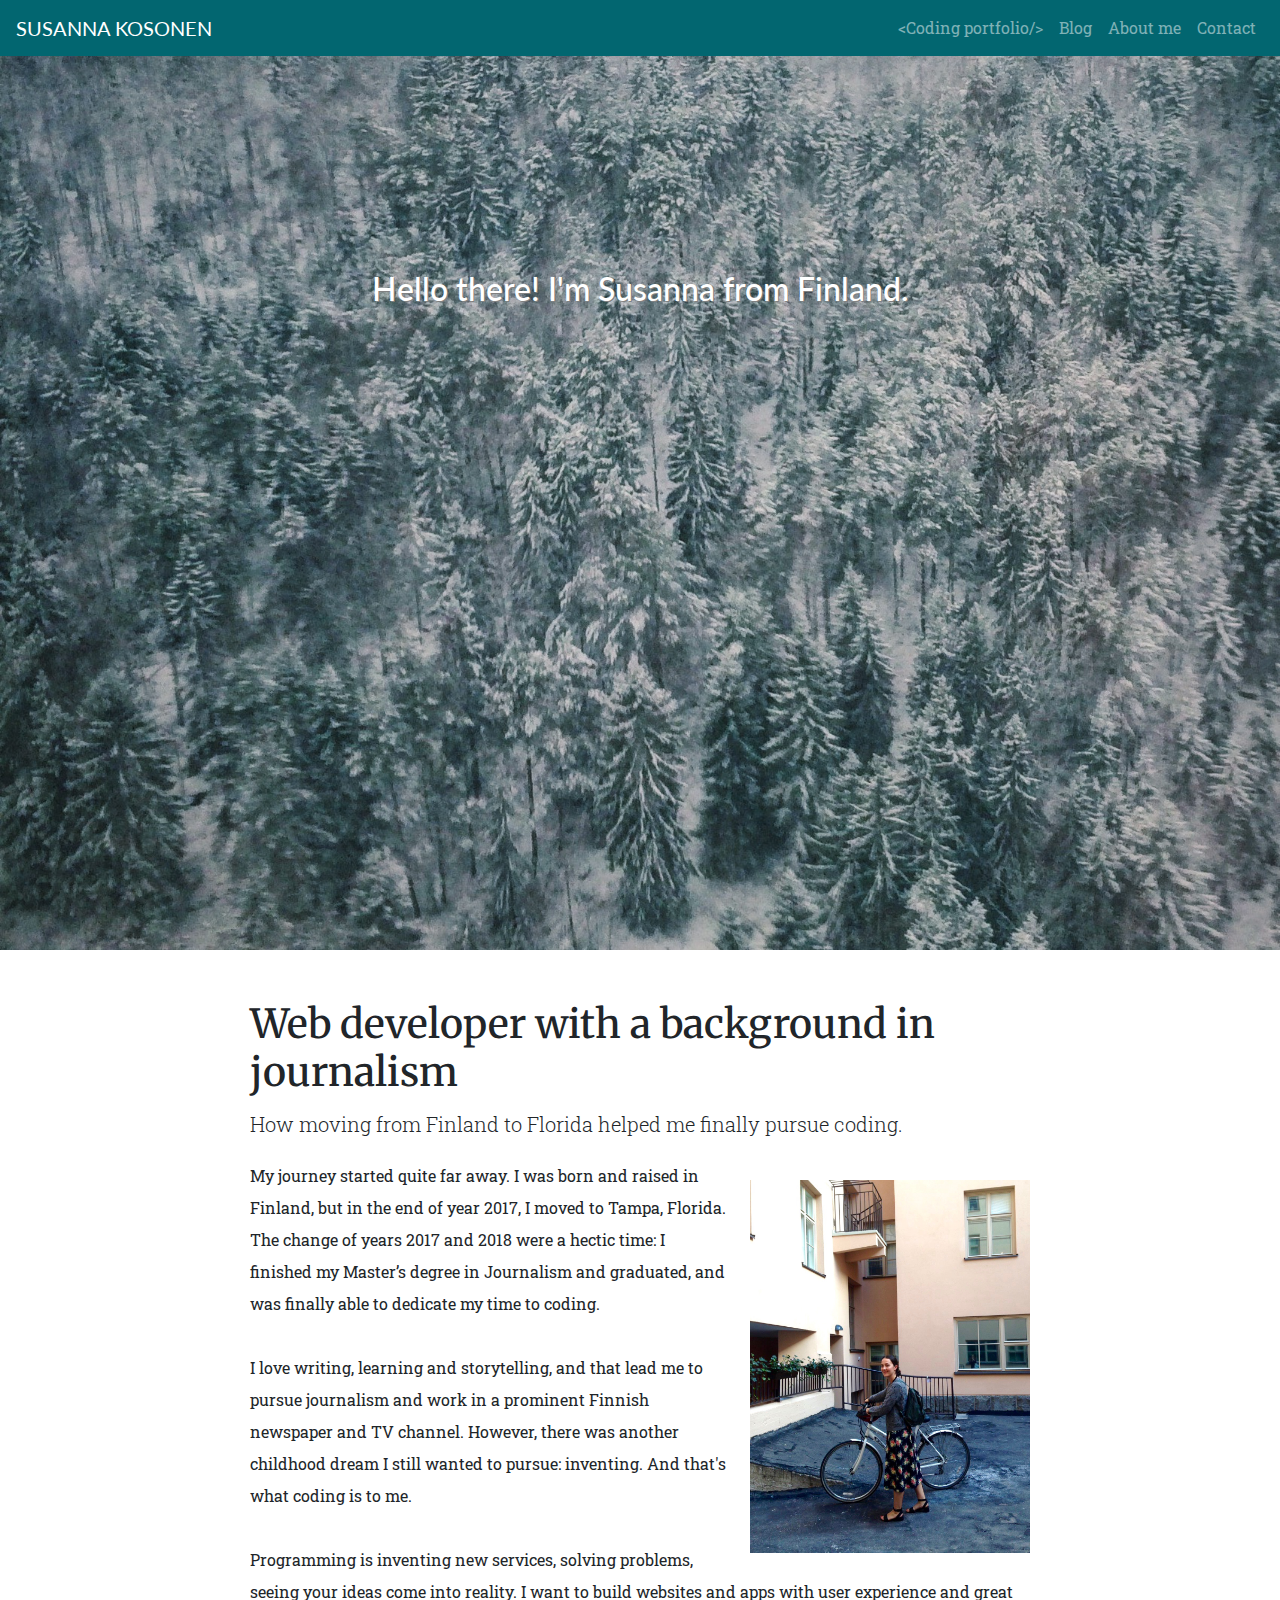
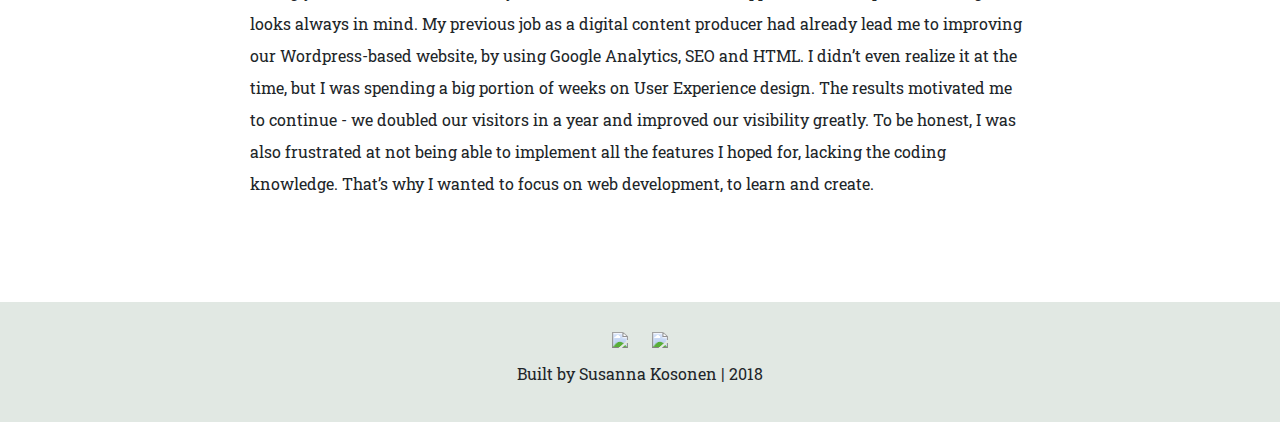
==== about.html @ 52a1afeb "Initial code and image files for website" ====
<!DOCTYPE html>
<html>
<head>
  <meta charset="utf-8">
  <meta name="viewport" content="width=device-width, initial-scale=1, shrink-to-fit=no">

  <!-- Bootstrap CSS -->
  <link rel="stylesheet" href="https://maxcdn.bootstrapcdn.com/bootstrap/4.0.0/css/bootstrap.min.css" integrity="sha384-Gn5384xqQ1aoWXA+058RXPxPg6fy4IWvTNh0E263XmFcJlSAwiGgFAW/dAiS6JXm" crossorigin="anonymous">

  <link type="text/css" rel="stylesheet" href="stylesheet.css" />
  <link href="https://fonts.googleapis.com/css?family=Roboto+Slab" rel="stylesheet">
  <link href="https://fonts.googleapis.com/css?family=Merriweather" rel="stylesheet">
  <link href="https://fonts.googleapis.com/css?family=Lato:700" rel="stylesheet">

  <title>
    About me
  </title>
</head>
<body>
  <nav class="navbar navbar-expand-md navbar-dark">
    <a class="navbar-brand" href="index.html">Susanna Kosonen</a>
    <button class="navbar-toggler" type="button" data-toggle="collapse" data-target="#collapsibleNavbar">
      <span class="navbar-toggler-icon"></span>
    </button>
    <div class="collapse navbar-collapse" id="collapsibleNavbar">
      <ul class="navbar-nav">
        <li class="nav-item">
          <a class="nav-link" href="coding.html">&ltCoding portfolio/&gt</a>
        </li>
        <li class="nav-item">
          <a class="nav-link" href="blog.html">Blog</a>
        </li>
        <li class="nav-item">
          <a class="nav-link" href="about.html">About me</a>
        </li>
        <li class="nav-item">
          <a class="nav-link" href="contact-form/contact.html">Contact</a>
        </li>
      </ul>
    </div>
  </nav>

  <div class="all">
    <div class="bg-about">
      <div class="header-text-container">
        <h1>Hello there! I'm Susanna from Finland.</h1>
      </div>
    </div>
    <div class="container">
      <h1>Web developer with a background in journalism</h1>
      <p class="lead">How moving from Finland to Florida helped me finally pursue coding.</p>
      <img class="img-medium" src="images/mina-pyora2.jpg" alt="Me and my bicycle in Helsinki, 2017. Picture by Roosa Murto."/>

      <p>My journey started quite far away. I was born and raised in Finland, but in the end of year 2017, I moved to Tampa, Florida. The change of years 2017 and 2018 were a hectic time: I finished my Master’s degree in Journalism and graduated, and was finally able to dedicate my time to coding.</p>
      <p>I love writing, learning and storytelling, and that lead me to pursue journalism and work in a prominent Finnish newspaper and TV channel. However, there was another childhood dream I still wanted to pursue: inventing. And that's what coding is to me.</p>

      <p>Programming is inventing new services, solving problems, seeing your ideas come into reality. I want to build websites and apps with user experience and great looks always in mind. My previous job as a digital content producer had already lead me to improving our Wordpress-based website, by using Google Analytics, SEO and HTML. I didn’t even realize it at the time, but I was spending a big portion of weeks on User Experience design. The results motivated me to continue - we doubled our visitors in a year and improved our visibility greatly. To be honest, I was also frustrated at not being able to implement all the features I hoped for, lacking the coding knowledge. That’s why I wanted to focus on web development, to learn and create.</p>

    </div>
    <footer>
      <img class="icon" src="https://cdn1.iconfinder.com/data/icons/logotypes/32/square-linkedin-512.png"/>
      <img class="icon" src="https://image.flaticon.com/icons/svg/25/25231.svg"/>
      <p>Built by Susanna Kosonen | 2018</p>
    </footer>
  </div>
  <!--Bootstrap and flexbox-->
  <script src="https://code.jquery.com/jquery-3.2.1.slim.min.js" integrity="sha384-KJ3o2DKtIkvYIK3UENzmM7KCkRr/rE9/Qpg6aAZGJwFDMVNA/GpGFF93hXpG5KkN" crossorigin="anonymous"></script>
<script src="https://cdnjs.cloudflare.com/ajax/libs/popper.js/1.12.9/umd/popper.min.js" integrity="sha384-ApNbgh9B+Y1QKtv3Rn7W3mgPxhU9K/ScQsAP7hUibX39j7fakFPskvXusvfa0b4Q" crossorigin="anonymous"></script>
<script src="https://maxcdn.bootstrapcdn.com/bootstrap/4.0.0/js/bootstrap.min.js" integrity="sha384-JZR6Spejh4U02d8jOt6vLEHfe/JQGiRRSQQxSfFWpi1MquVdAyjUar5+76PVCmYl" crossorigin="anonymous"></script>
</body>
</html>
---- stylesheet.css ----
/*Import for flexbox to work*/
@import "compass/css3";

body {
  font-family: 'Roboto slab', sans-serif;
  box-sizing: border-box;
  padding: 0;
  margin: 0;
}

body, html, .all {
  height: 100%;
}

p {
  size: 14px;
  font-family: 'Roboto slab', sans-serif;
  line-height: 2em;
  padding-bottom: 1em;
  padding-top: 0;
}

.lead {
  padding-bottom: 0;
}


h1, h2 {
  font-family: "Merriweather", serif;
}

span {
  background-color: yellow;
}

p a {
  text-decoration-color: black;
  background-color: #42f48f;
  color: black;
  text-decoration: underline;
}
 ul {
  list-style-type: none;
 }

 .all {
   margin-top: 50px;
 }

nav a:hover {
  color: #42f48f;
}

.container {
  padding: 50px;
  max-width: 880px;
  overflow: hidden;
}
.contact-container {
  overflow: auto;
}

.navbar {
  position: fixed;
  top: 0;
  width: 100%;
  z-index: 2;
  background-color: #026670; /old one *#42f48f*/
}

.collapse {
  justify-content: flex-end;
}

.navbar-brand {
  font-family: "Lato", sans-serif;
  text-transform: uppercase;
}

/*Make elements responsive*/
@media all and (max-width: 800px) {

}

@media all and (max-width: 605px) {
  .navbar {
    position: fixed;
    width: 100%;
    z-index: 1;
  }

  .nav-link {
    text-align: center;
    padding: 10px;
  }

  .bg-index a img {
    display: none;
  }
  .btn-group {
    display: inline-grid;
  }

  .blog-row {
    clear:both;
    width:100%;
  }

  #right {
    display: none;
  }
}
/*.coding-container {
  padding-top: 50px;
  text-align: center;
}

.coding-container row {
  text-align: center;
}*/

.coding-container .col-sm {
  border: 2px solid white;
  background-color: #f4f6f7;
  border-radius: 5px;
  text-align: center;
}

.col-sm img {
  border-radius: 100%;
  /*border: 2px solid #42f48f;*/
  margin: 1em;
  width: 150px;
}

.col-sm a img:hover {
  box-shadow: 2px 2px grey;
  width: 152px;
  /*border: 4px solid #42f48f;*/
}

.col-sm {
  text-align: center;
}

.col-sm img {
  width: 150px;
  border-radius: 100%;
}

.col-sm a {
  text-decoration: none;
  color: black;
}

.col-sm-4 img {
  width: 100%;
  margin-bottom: 10px;
}

#frontpage-text {
  padding-top: 60px;
  margin-left: 20%;
  margin-right: 20%;
}

.header-text-container {
  position: absolute;
  /*background-color: rgba(0,0,10,0.4);*/
  /*border: 1px solid white;*/
  padding: 20px;
  top: 250px;
  left: 20%;
  right: 20%;

}
.bg-index {
  text-align: center;
}

.bg-index h1 {
  font-size: 36px;
  font-family: "Lato", sans-serif;
  text-transform: uppercase;
  color: white;
  text-align: center;
  font-weight: 900;

}

.bg-about h1 {
  font-size: 32px;
  font-family: "Lato", sans-serif;
  color: white;
  text-shadow: 1px 1px grey;
  text-align: center;
  margin-bottom: 0;
  padding-bottom: 0;
}

.bg-index a img {
  position: absolute;
  width: 50px;
  bottom: 15px;
  right: 50%;
  text-decoration: none;
  background-color: none;
}

.bg-index a img:hover {
  width: 52px;
  bottom: 16px;
}

.bg-index a {
  margin: 5px;
  align-items: center;
}

/*Blog page styling*/
.jumbotron {
  background-color: black;
}

.jumbotron h1, .jumbotron p {
  color: #42f48f;
  font-family: "Roboto slab", sans-serif;
  text-align: center;
}

.blog-row {
  border-bottom: 1px solid lightgrey;
}

a {
  text-decoration: none;
  color: black;
}

#content {
  display: block;
  float: left;
  margin-bottom: 20px;
}

#right {
  float: right;
  padding: 20px;
  width: 250px;
  background-color: #efefef;
  text-align: center;
}


/*IMAGES*/
.img {
  width: 100%;
  margin-bottom: 10px;
}

.img-medium {
  width: 300px;
  float: right;
  padding: 20px 0px 20px 20px;
}

.img-thumb {
  width: 150px;
  margin: 20px;
  border-radius: 100%;
}

.img-left-round {
  width: 250px;
  margin: 10px;
  border-radius: 100%;
  float: left;
}

.img-blog {
  margin: 5px;
}

.icon {
  width: 40px;
  margin: 10px;
}

.icon-big {
  height: 100px;
  margin: 10px;
  display: inline-block;
}

.bg-about {
    /* The image used */
    background-image: url("images/frozen-forest.jpg");
    /* Half height */
    height: 100%;
    /* Center and scale the image nicely */
    background-position: center;
    background-repeat: no-repeat;
    background-size: cover;
    background-attachment: fixed;

}

.bg-contact {
  background-image: url("https://nationalgriefawarenessday.com/wp-content/uploads/2018/01/crumpled-paper-texture-crumpled-paper-texture-delightful-design-ideas1.jpg");

  height: 100%;
  /* Center and scale the image nicely */
  background-position: center;
  background-repeat: no-repeat;
  background-size: cover;
  background-attachment: fixed;
}
}

.bg-blog {
  background-image: url("https://nationalgriefawarenessday.com/wp-content/uploads/2018/01/crumpled-paper-texture-crumpled-paper-texture-delightful-design-ideas1.jpg");

  height: 100%;
  /* Center and scale the image nicely */
  background-position: center;
  background-repeat: no-repeat;
  background-size: cover;
  background-attachment: fixed;
}

.bg-index {

  background-image: url("images/beach-horizon-crop.jpg");
  height: 100%;
  background-position: center;
  background-repeat: no-repeat;
  background-size: cover;
  background-attachment: fixed;
}

#form_name, #form_lastname, #form_email, #form_phone, #form_message {
  border: 2px solid grey;
  border-radius: 0px;
}
#form_message:focus {
  border-color: #42f48f;
  outline: none;
}
.btn {
  border-radius: 0;
  /*Can't remember why this was here: margin-right: 50%;*/
}

footer {
  background-color: #e1e8e3;
  width: 100%;
  height: 120px;
  padding: 20px;
  margin: 20px 0px 0px 0px;
  text-align: center;
}
footer p {
  padding: 0;
  margin: 0;
}
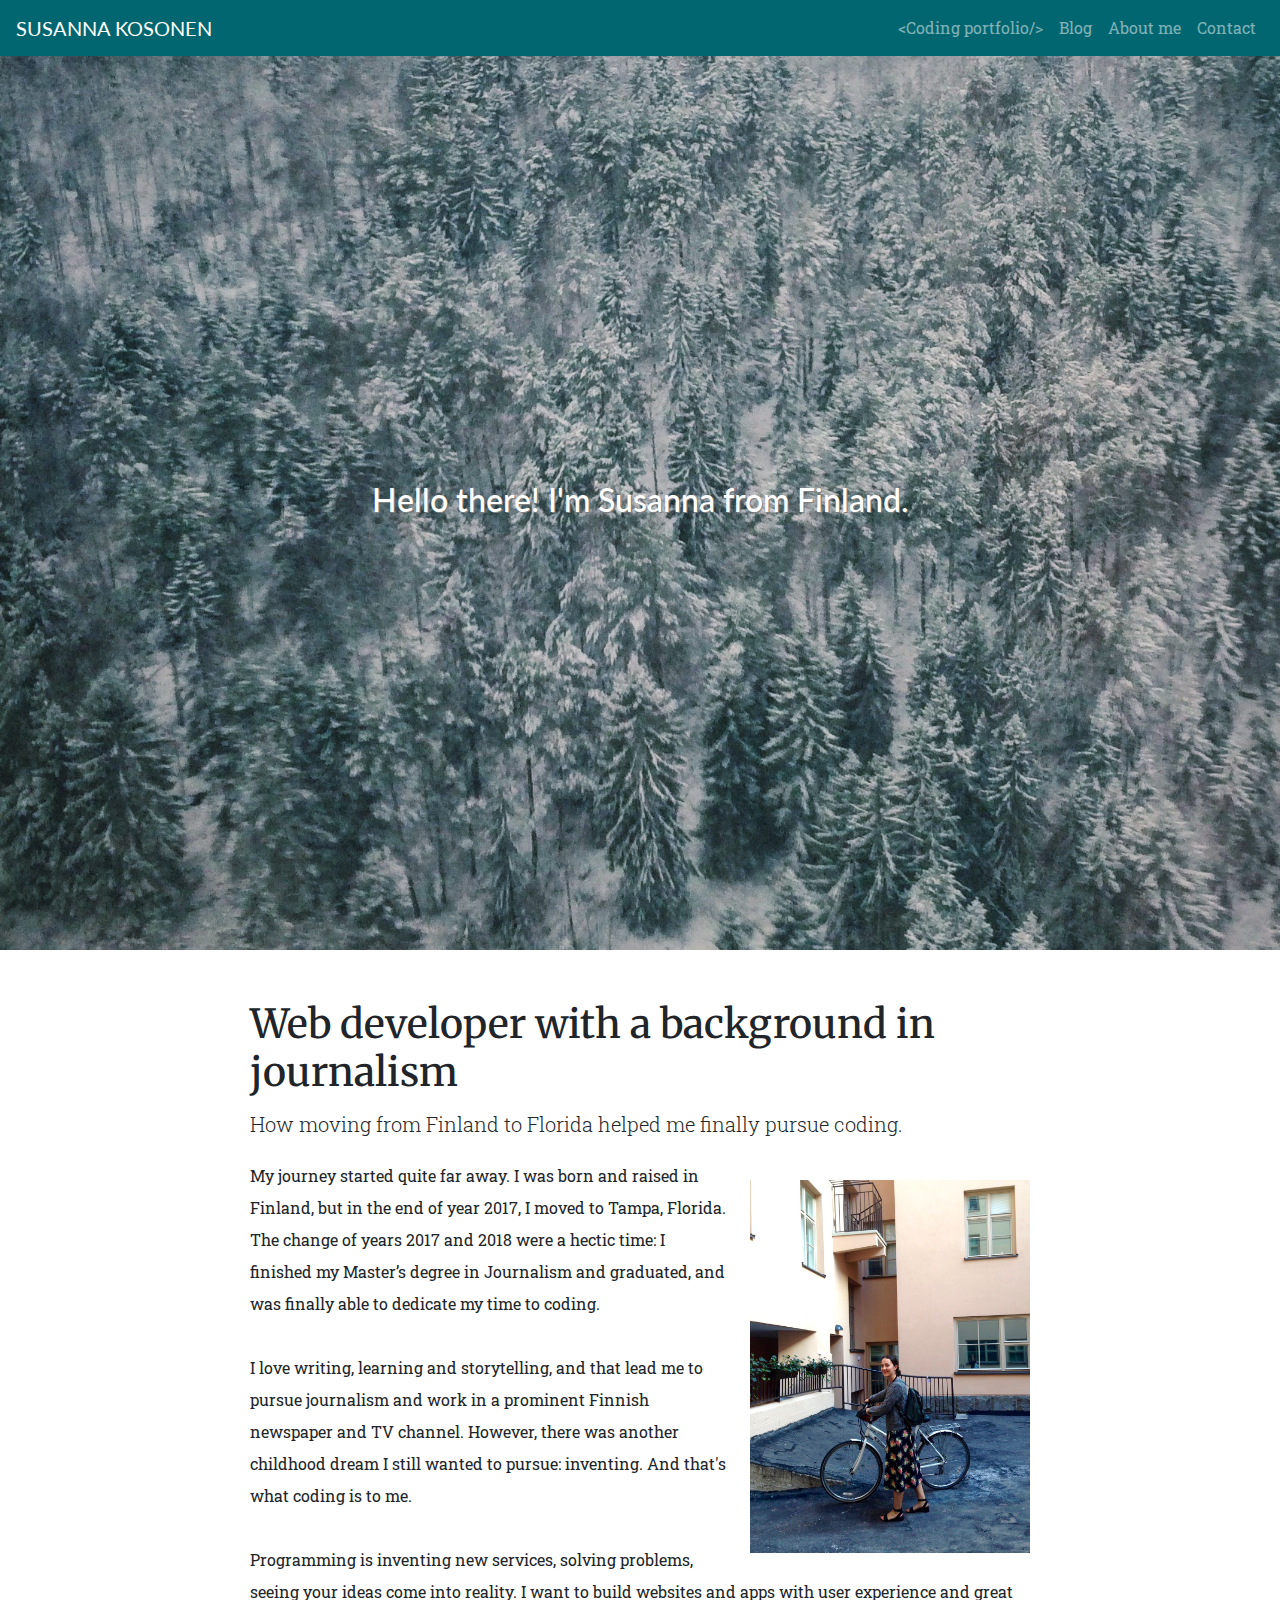
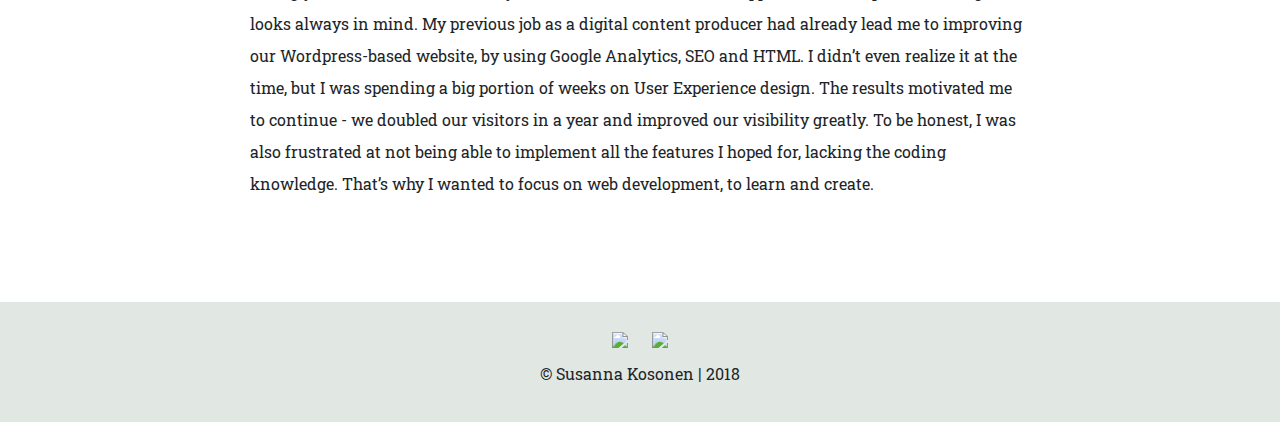
==== commit 87881146: "added page about my website and updated footer links and .img styling" ====
--- a/about.html
+++ b/about.html
@@ -7,7 +7,7 @@
   <!-- Bootstrap CSS -->
   <link rel="stylesheet" href="https://maxcdn.bootstrapcdn.com/bootstrap/4.0.0/css/bootstrap.min.css" integrity="sha384-Gn5384xqQ1aoWXA+058RXPxPg6fy4IWvTNh0E263XmFcJlSAwiGgFAW/dAiS6JXm" crossorigin="anonymous">
 
-  <link type="text/css" rel="stylesheet" href="stylesheet.css" />
+  <link type="text/css" rel="stylesheet" href="stylesheet.css" >
   <link href="https://fonts.googleapis.com/css?family=Roboto+Slab" rel="stylesheet">
   <link href="https://fonts.googleapis.com/css?family=Merriweather" rel="stylesheet">
   <link href="https://fonts.googleapis.com/css?family=Lato:700" rel="stylesheet">
@@ -58,9 +58,9 @@
 
     </div>
     <footer>
-      <img class="icon" src="https://cdn1.iconfinder.com/data/icons/logotypes/32/square-linkedin-512.png"/>
-      <img class="icon" src="https://image.flaticon.com/icons/svg/25/25231.svg"/>
-      <p>Built by Susanna Kosonen | 2018</p>
+      <a href="https://www.linkedin.com/in/susanna-kosonen/"><img class="icon" src="https://cdn1.iconfinder.com/data/icons/logotypes/32/square-linkedin-512.png"/></a>
+      <a href="https://github.com/sxkosone/"><img class="icon" src="https://image.flaticon.com/icons/svg/25/25231.svg"/></a>
+      <p>© Susanna Kosonen | 2018</p>
     </footer>
   </div>
   <!--Bootstrap and flexbox-->
--- a/stylesheet.css
+++ b/stylesheet.css
@@ -1,6 +1,3 @@
-/*Import for flexbox to work*/
-@import "compass/css3";
-
 body {
   font-family: 'Roboto slab', sans-serif;
   box-sizing: border-box;
@@ -24,26 +21,42 @@
   padding-bottom: 0;
 }
 
+.timestamp {
+  text-transform: uppercase;
+  font-family: 'Lato';
+  color: darkgrey;
+  size: 10px;
+}
+
+.img-text {
+  font-style: oblique;
+  font-size: 10px;
+  margin-top: 0px;
+}
 
 h1, h2 {
   font-family: "Merriweather", serif;
 }
 
+/*Text highlights*/
 span {
   background-color: yellow;
 }
-
+/*Link styling*/
 p a {
   text-decoration-color: black;
   background-color: #42f48f;
   color: black;
   text-decoration: underline;
 }
+
+/*List styling*/
  ul {
   list-style-type: none;
  }
 
- .all {
+/*overall wrapper to move content down menu height*/
+.all {
    margin-top: 50px;
  }
 
@@ -65,7 +78,7 @@
   top: 0;
   width: 100%;
   z-index: 2;
-  background-color: #026670; /old one *#42f48f*/
+  background-color: #026670; /*old one *#42f48f*/
 }
 
 .collapse {
@@ -75,6 +88,10 @@
 .navbar-brand {
   font-family: "Lato", sans-serif;
   text-transform: uppercase;
+}
+
+.navbar-dark .navbar-toggler-icon {
+    background-image: url(https://cdn0.iconfinder.com/data/icons/cosmo-food-2/40/burger_2-512.png);
 }
 
 /*Make elements responsive*/
@@ -94,9 +111,6 @@
     padding: 10px;
   }
 
-  .bg-index a img {
-    display: none;
-  }
   .btn-group {
     display: inline-grid;
   }
@@ -165,17 +179,8 @@
 }
 
 .header-text-container {
-  position: absolute;
-  /*background-color: rgba(0,0,10,0.4);*/
-  /*border: 1px solid white;*/
+  margin: auto;
   padding: 20px;
-  top: 250px;
-  left: 20%;
-  right: 20%;
-
-}
-.bg-index {
-  text-align: center;
 }
 
 .bg-index h1 {
@@ -185,7 +190,6 @@
   color: white;
   text-align: center;
   font-weight: 900;
-
 }
 
 .bg-about h1 {
@@ -197,14 +201,15 @@
   margin-bottom: 0;
   padding-bottom: 0;
 }
-
-.bg-index a img {
+/*OLD arrow link styling*/
+/*.bg-index a img {
   position: absolute;
   width: 50px;
   bottom: 15px;
   right: 50%;
   text-decoration: none;
   background-color: none;
+  display: none;
 }
 
 .bg-index a img:hover {
@@ -215,7 +220,7 @@
 .bg-index a {
   margin: 5px;
   align-items: center;
-}
+}*/
 
 /*Blog page styling*/
 .jumbotron {
@@ -281,6 +286,15 @@
   margin: 5px;
 }
 
+.img-container {
+  flex-direction: column;
+  display: flex;
+  max-width: 300px;
+  float: right;
+  padding: 10px;
+}
+
+
 .icon {
   width: 40px;
   margin: 10px;
@@ -295,27 +309,27 @@
 .bg-about {
     /* The image used */
     background-image: url("images/frozen-forest.jpg");
-    /* Half height */
     height: 100%;
     /* Center and scale the image nicely */
     background-position: center;
     background-repeat: no-repeat;
     background-size: cover;
     background-attachment: fixed;
+    display: flex;
 
 }
 
 .bg-contact {
   background-image: url("https://nationalgriefawarenessday.com/wp-content/uploads/2018/01/crumpled-paper-texture-crumpled-paper-texture-delightful-design-ideas1.jpg");
-
   height: 100%;
   /* Center and scale the image nicely */
   background-position: center;
   background-repeat: no-repeat;
   background-size: cover;
   background-attachment: fixed;
-}
-}
+  display: flex;
+}
+
 
 .bg-blog {
   background-image: url("https://nationalgriefawarenessday.com/wp-content/uploads/2018/01/crumpled-paper-texture-crumpled-paper-texture-delightful-design-ideas1.jpg");
@@ -329,13 +343,14 @@
 }
 
 .bg-index {
-
   background-image: url("images/beach-horizon-crop.jpg");
   height: 100%;
   background-position: center;
   background-repeat: no-repeat;
   background-size: cover;
   background-attachment: fixed;
+  text-align: center;
+  display: flex;
 }
 
 #form_name, #form_lastname, #form_email, #form_phone, #form_message {
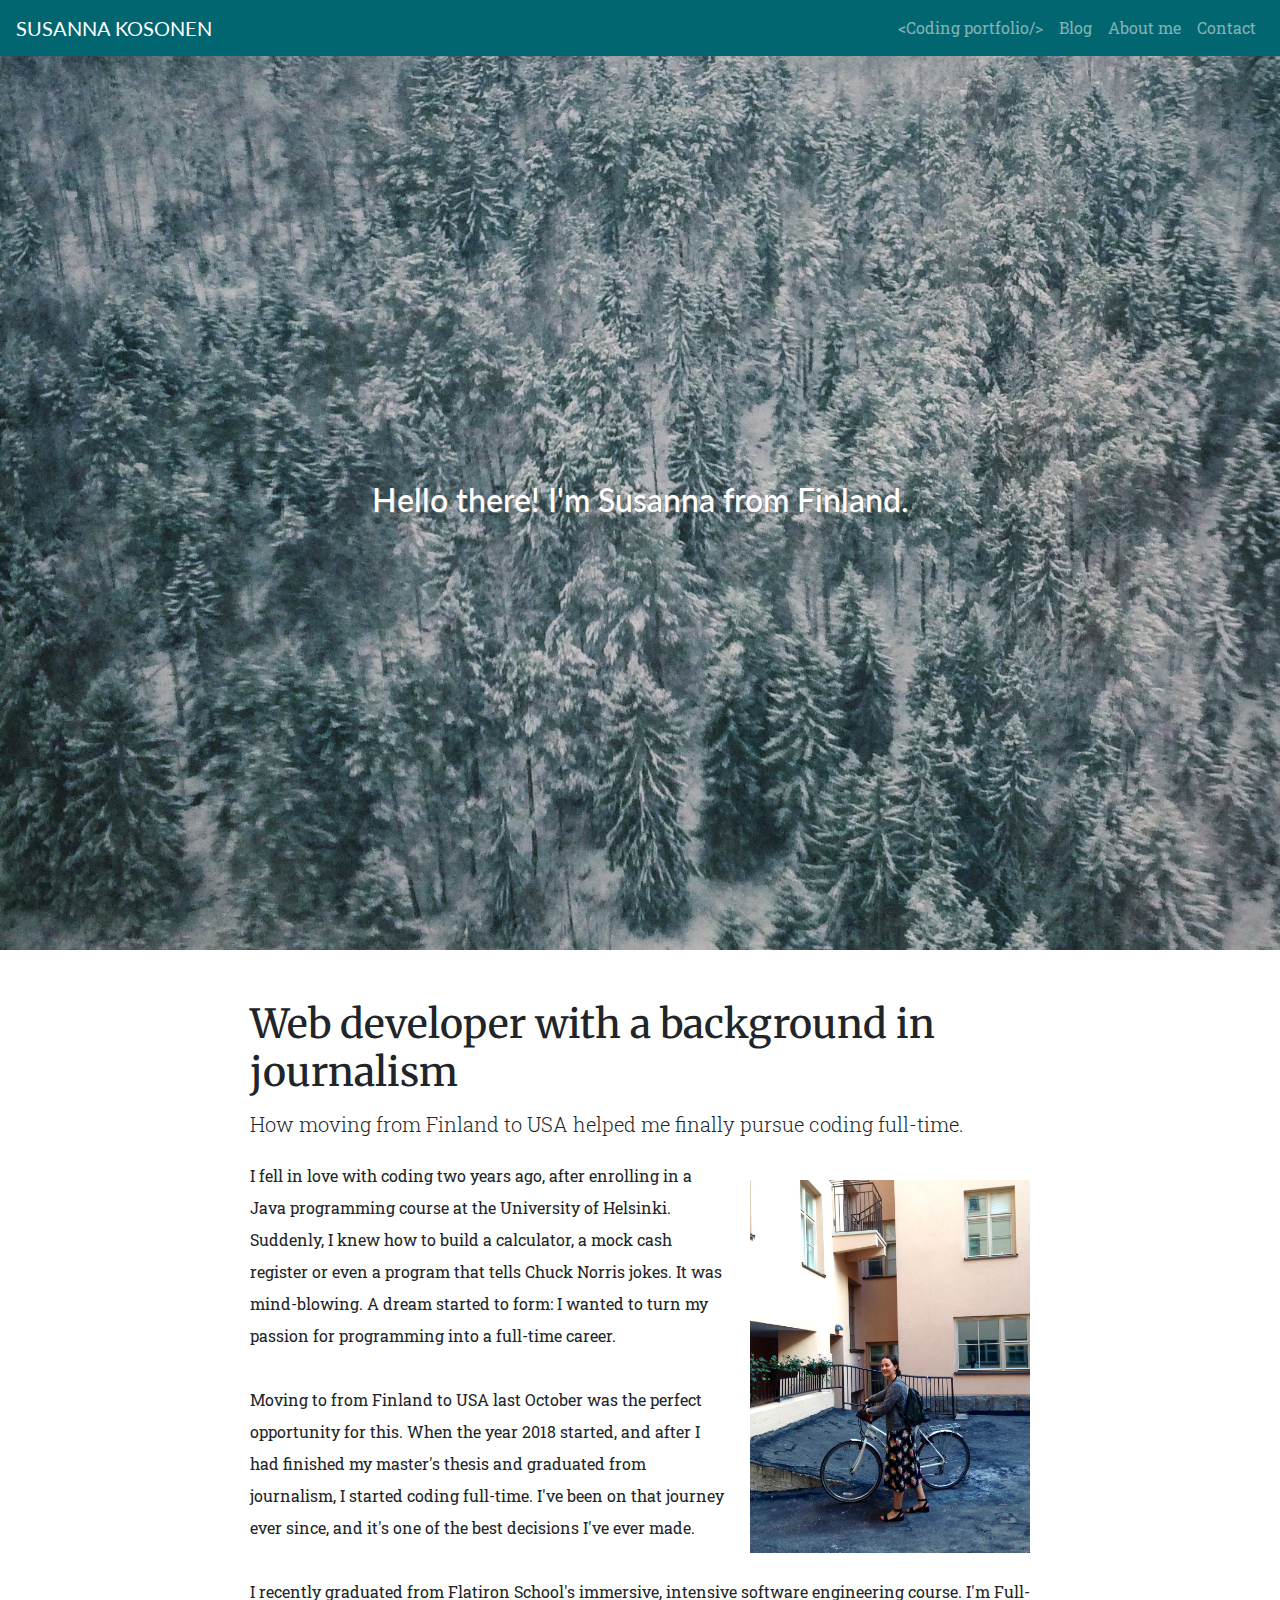
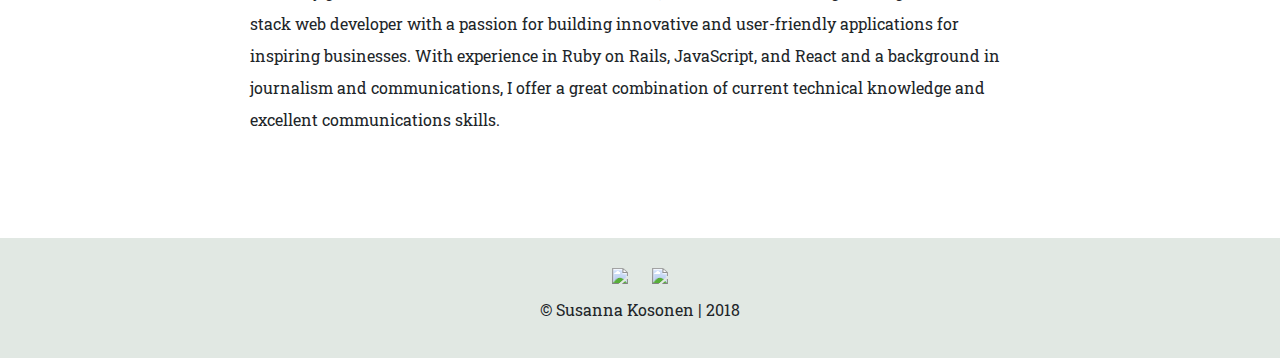
==== commit b3026cc3: "updated about description and fixed broken url in blog" ====
--- a/about.html
+++ b/about.html
@@ -34,7 +34,7 @@
           <a class="nav-link" href="about.html">About me</a>
         </li>
         <li class="nav-item">
-          <a class="nav-link" href="contact-form/contact.html">Contact</a>
+          <a class="nav-link" href="contact.html">Contact</a>
         </li>
       </ul>
     </div>
@@ -48,13 +48,13 @@
     </div>
     <div class="container">
       <h1>Web developer with a background in journalism</h1>
-      <p class="lead">How moving from Finland to Florida helped me finally pursue coding.</p>
-      <img class="img-medium" src="images/mina-pyora2.jpg" alt="Me and my bicycle in Helsinki, 2017. Picture by Roosa Murto."/>
+      <p class="lead">How moving from Finland to USA helped me finally pursue coding full-time.</p>
+      <img class="img-medium" src="images/mina-pyora2.jpg" alt="Helsinki, 2017. Picture by Roosa Murto."/>
+      <p>I fell in love with coding two years ago, after enrolling in a Java programming course at the University of Helsinki. Suddenly, I knew how to build a calculator, a mock cash register or even a program that tells Chuck Norris jokes. It was mind-blowing. A dream started to form: I wanted to turn my passion for programming into a full-time career.</p>
+          
+      <p>Moving to from Finland to USA last October was the perfect opportunity for this. When the year 2018 started, and after I had finished my master's thesis and graduated from journalism, I started coding full-time. I've been on that journey ever since, and it's one of the best decisions I've ever made.</p>
 
-      <p>My journey started quite far away. I was born and raised in Finland, but in the end of year 2017, I moved to Tampa, Florida. The change of years 2017 and 2018 were a hectic time: I finished my Master’s degree in Journalism and graduated, and was finally able to dedicate my time to coding.</p>
-      <p>I love writing, learning and storytelling, and that lead me to pursue journalism and work in a prominent Finnish newspaper and TV channel. However, there was another childhood dream I still wanted to pursue: inventing. And that's what coding is to me.</p>
-
-      <p>Programming is inventing new services, solving problems, seeing your ideas come into reality. I want to build websites and apps with user experience and great looks always in mind. My previous job as a digital content producer had already lead me to improving our Wordpress-based website, by using Google Analytics, SEO and HTML. I didn’t even realize it at the time, but I was spending a big portion of weeks on User Experience design. The results motivated me to continue - we doubled our visitors in a year and improved our visibility greatly. To be honest, I was also frustrated at not being able to implement all the features I hoped for, lacking the coding knowledge. That’s why I wanted to focus on web development, to learn and create.</p>
+      <p>I recently graduated from Flatiron School's immersive, intensive software engineering course. I'm Full-stack web developer with a passion for building innovative and user-friendly applications for inspiring businesses. With experience in Ruby on Rails, JavaScript, and React and a background in journalism and communications, I offer a great combination of current technical knowledge and excellent communications skills.</p>
 
     </div>
     <footer>
--- a/stylesheet.css
+++ b/stylesheet.css
@@ -39,7 +39,7 @@
 }
 
 /*Text highlights*/
-span {
+p span {
   background-color: yellow;
 }
 /*Link styling*/
@@ -64,15 +64,27 @@
   color: #42f48f;
 }
 
+/*Layout styling*/
 .container {
   padding: 50px;
   max-width: 880px;
   overflow: hidden;
 }
+
+.blog-container {
+  padding: 50px;
+  /* overflow: hidden; */
+}
+
 .contact-container {
+  display: flex;
+  align-items: auto;
+}
+.greeting {
   overflow: auto;
 }
 
+/*NAVIGATION*/
 .navbar {
   position: fixed;
   top: 0;
@@ -94,7 +106,7 @@
     background-image: url(https://cdn0.iconfinder.com/data/icons/cosmo-food-2/40/burger_2-512.png);
 }
 
-/*Make elements responsive*/
+/*Make elements RESPONSIVE*/
 @media all and (max-width: 800px) {
 
 }
@@ -124,14 +136,6 @@
     display: none;
   }
 }
-/*.coding-container {
-  padding-top: 50px;
-  text-align: center;
-}
-
-.coding-container row {
-  text-align: center;
-}*/
 
 .coding-container .col-sm {
   border: 2px solid white;
@@ -150,7 +154,6 @@
 .col-sm a img:hover {
   box-shadow: 2px 2px grey;
   width: 152px;
-  /*border: 4px solid #42f48f;*/
 }
 
 .col-sm {
@@ -201,26 +204,6 @@
   margin-bottom: 0;
   padding-bottom: 0;
 }
-/*OLD arrow link styling*/
-/*.bg-index a img {
-  position: absolute;
-  width: 50px;
-  bottom: 15px;
-  right: 50%;
-  text-decoration: none;
-  background-color: none;
-  display: none;
-}
-
-.bg-index a img:hover {
-  width: 52px;
-  bottom: 16px;
-}
-
-.bg-index a {
-  margin: 5px;
-  align-items: center;
-}*/
 
 /*Blog page styling*/
 .jumbotron {
@@ -240,20 +223,6 @@
 a {
   text-decoration: none;
   color: black;
-}
-
-#content {
-  display: block;
-  float: left;
-  margin-bottom: 20px;
-}
-
-#right {
-  float: right;
-  padding: 20px;
-  width: 250px;
-  background-color: #efefef;
-  text-align: center;
 }
 
 
@@ -352,20 +321,77 @@
   text-align: center;
   display: flex;
 }
-
-#form_name, #form_lastname, #form_email, #form_phone, #form_message {
+/*ALL MY FORM STYLING*/
+
+form {
+  max-width: 500px;
+  margin: 0 auto 50px;
+}
+
+form label {
+  display: block;
+  margin-bottom: 20px;
+  font-family: 'Lato', sans-serif;
+
+}
+
+input, textarea {
+  border: 1px solid #026670;
+  border-radius: 2px;
+  width: 100%;
+  box-sizing: border-box;
+  padding: 5px;
+  
+} 
+
+input:focus, textarea:focus {
+  outline: none;
+  border-color: #42f48f;
+  
+}
+
+.button-wrap {
+  text-align: right;
+}
+
+input[type="submit"] {
+  width: 33%;
+  background-color: #42f48f;
+  font-size: 18px;
+  text-transform: uppercase;
+  font-family: 'Lato', sans-serif;
+  color: white;
+}
+
+form label span {
+  display: block;
+}
+
+.contact-info-group label{
+  width: 50%;
+  
+  float: left;
+  box-sizing: border-box;
+}
+
+.contact-info-group label:first-child {
+  padding-right: 10px;
+}
+
+/*COMMENTED OUT FOR NOW, finalizing form styling
+ #form_email, #form_message {
   border: 2px solid grey;
   border-radius: 0px;
 }
 #form_message:focus {
   border-color: #42f48f;
   outline: none;
-}
+} */
 .btn {
   border-radius: 0;
-  /*Can't remember why this was here: margin-right: 50%;*/
-}
-
+  margin: 5px;
+}
+/*FOOTER*/
 footer {
   background-color: #e1e8e3;
   width: 100%;
